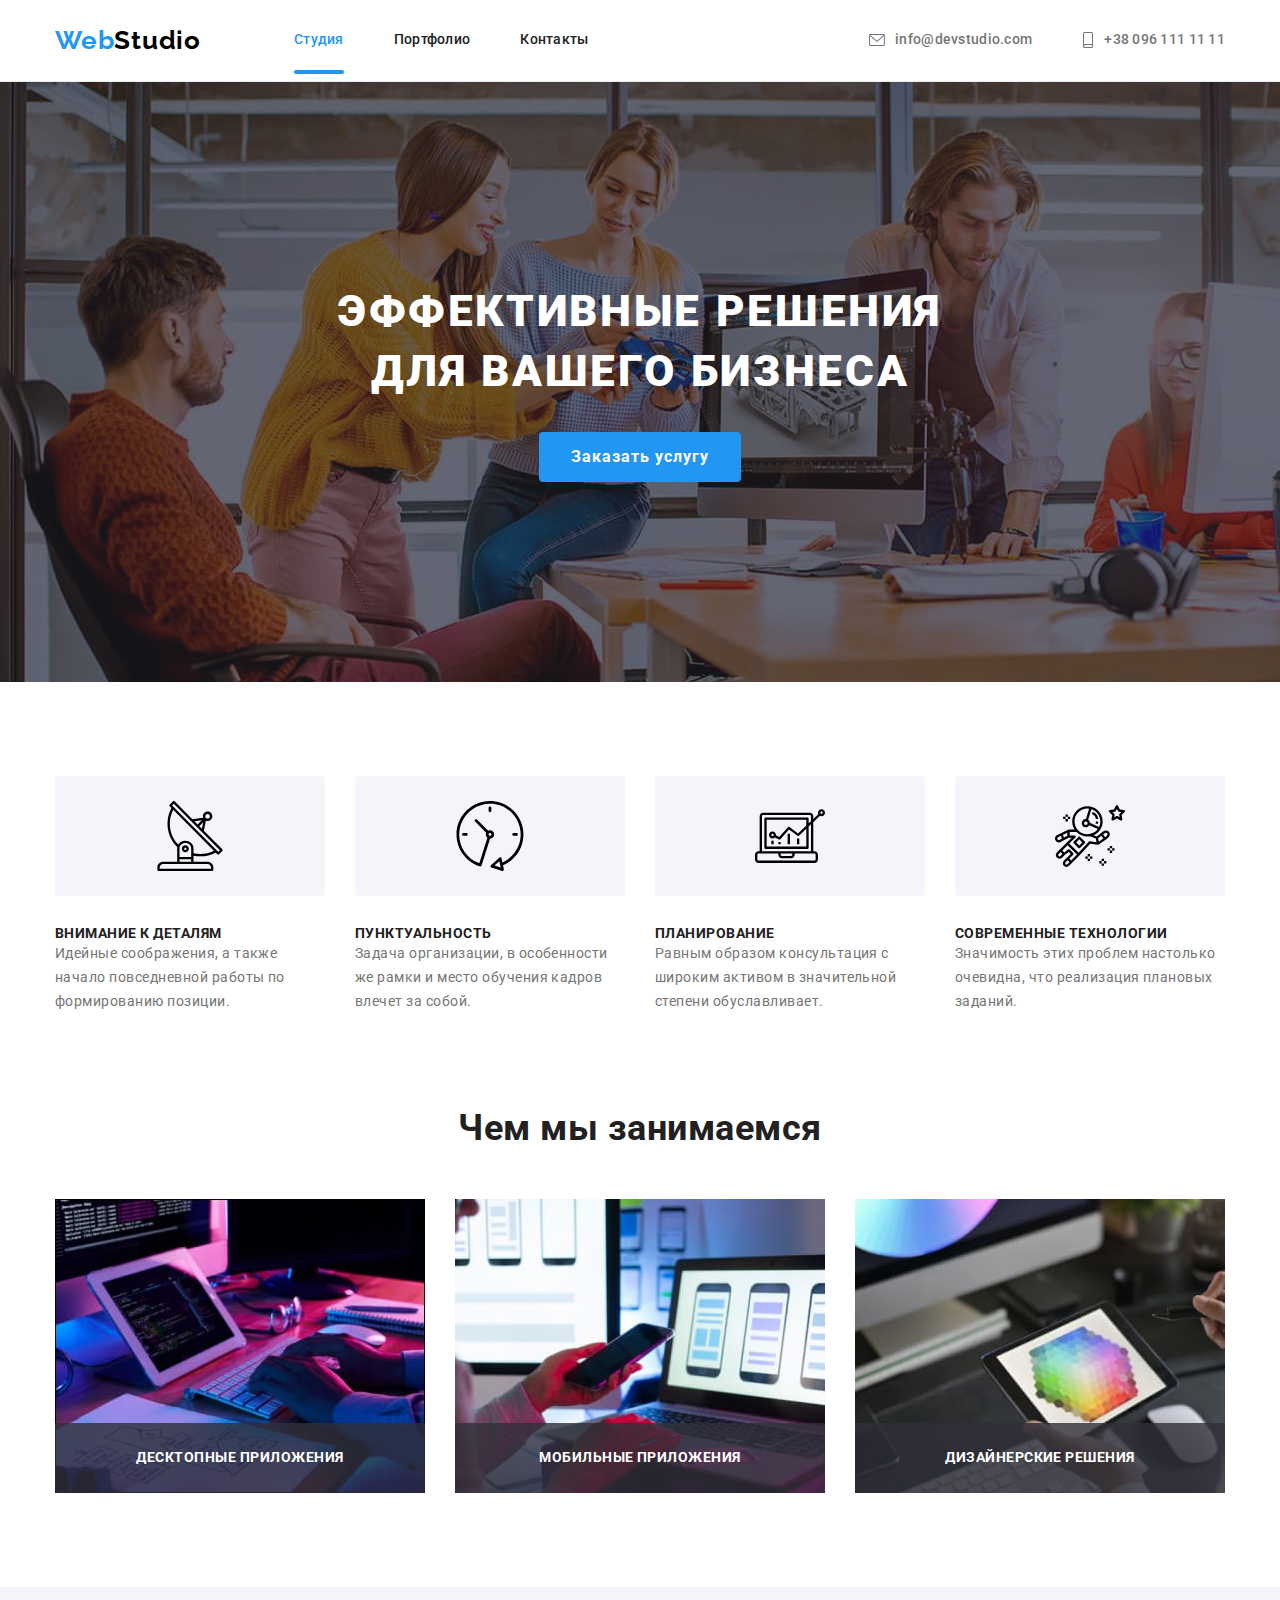
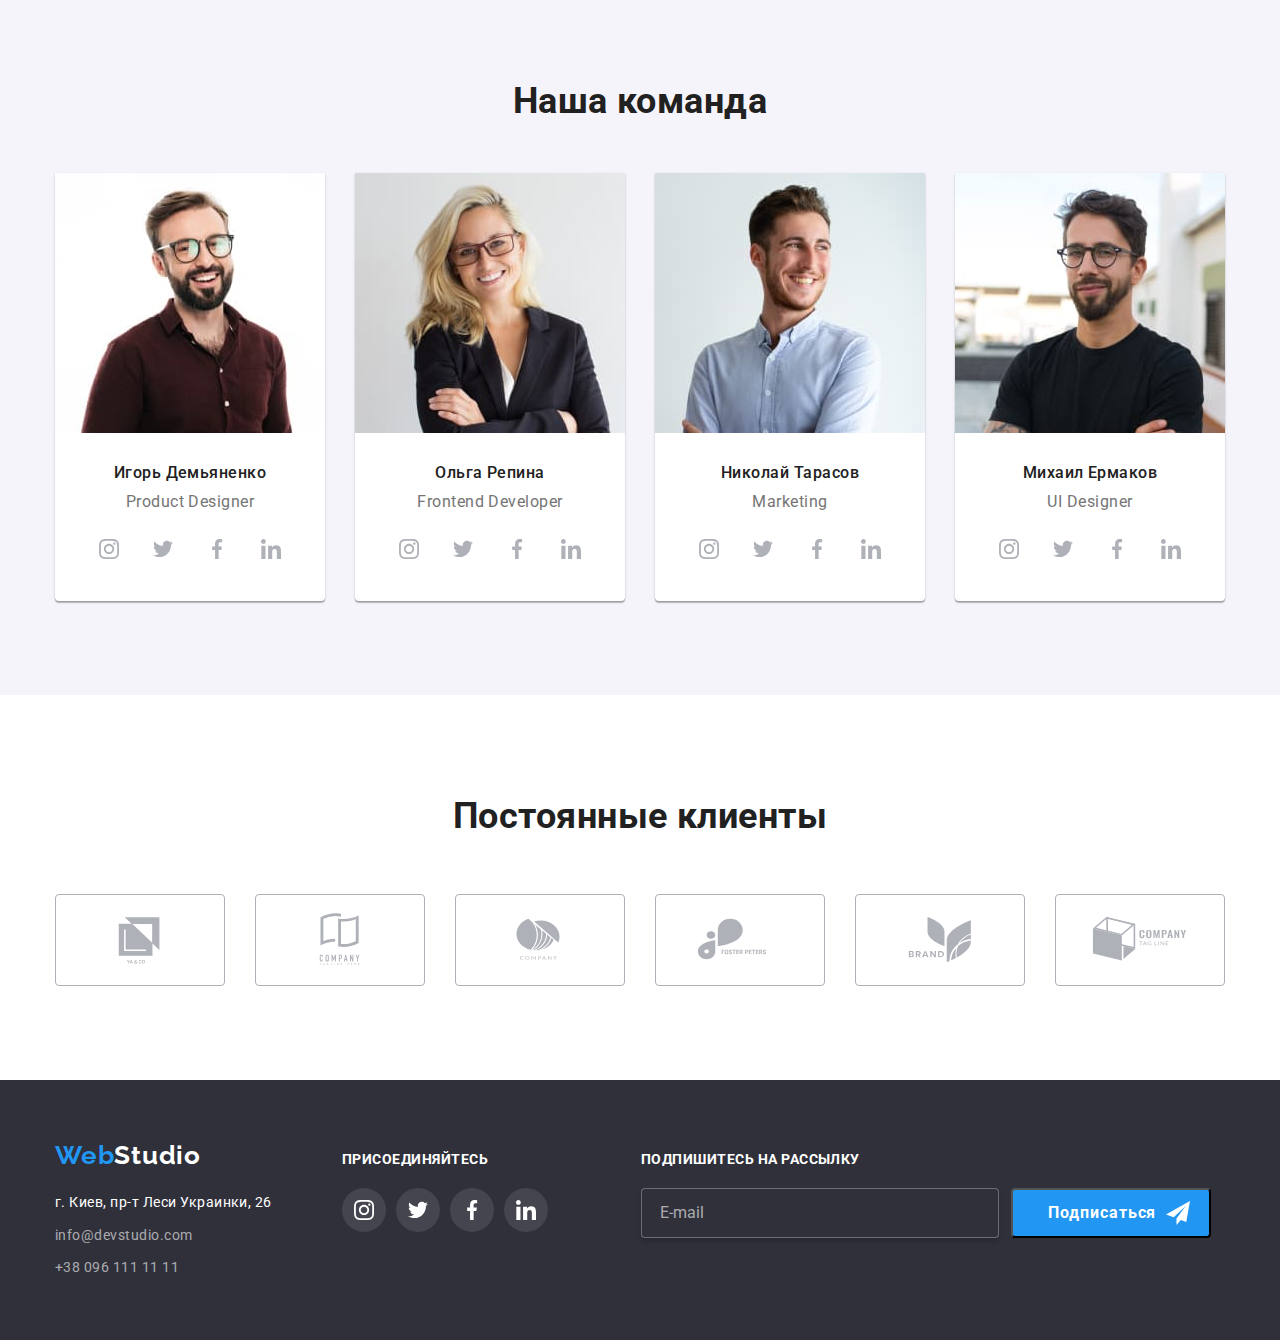
==== index.html @ 0ed841db "bg" ====
<!DOCTYPE html>
<html lang="en">
  <head>
    <meta charset="UTF-8" />
    <meta http-equiv="X-UA-Compatible" content="IE=edge" />
    <meta name="viewport" content="width=device-width, initial-scale=1.0" />
    <title>Студия</title>
    <link rel="preconnect" href="https://fonts.googleapis.com" />
    <link rel="preconnect" href="https://fonts.gstatic.com" crossorigin />
    <link
      href="https://fonts.googleapis.com/css2?family=Raleway:wght@700&family=Roboto:wght@400;500;700;900&display=swap"
      rel="stylesheet"
    />
    <link
      rel="stylesheet"
      href="https://cdnjs.cloudflare.com/ajax/libs/modern-normalize/1.0.0/modern-normalize.min.css"
    />
    <link rel="stylesheet" href="./css/styles.css" />
  </head>
  <body>
    <header>
      <div class="header-container">
        <nav class="nav-container">
          <a href="" class="logo link logo-header"
            ><span class="logo-accent-color">Web</span>Studio</a
          >
          <ul class="list nav-menu">
            <li class="nav-menu-li">
              <a href="./index.html" class="link current primary-text-color">Студия</a>
            </li>
            <li class="nav-menu-li">
              <a href="./portfolio.html" class="link primary-text-color">Портфолио</a>
            </li>
            <li class="nav-menu-li">
              <a href="" class="link primary-text-color">Контакты</a>
            </li>
          </ul>
        </nav>
        <ul class="list mail-tel">
          <li class="mail-tel-li">
            <a href="mailto:info@devstudio.com" class="mailto-a"
              ><svg class="mailto-icon-svg">
                <use href="./images/icons.svg#icon-envelope1"></use></svg
              >info@devstudio.com</a
            >
          </li>
          <li class="mail-tel-li">
            <a href="tel:+380961111111" class="tel-a"
              ><svg class="tel-icon-svg">
                <use href="./images/icons.svg#icon-smartphone1"></use></svg
              >+38 096 111 11 11</a
            >
          </li>
        </ul>
      </div>
    </header>
    <main>
      <section class="bg-order-service">
        <div class="container">
          <h1 class="index-h1">
            Эффективные решения
            <div class="index-h1-div">для вашего бизнеса</div>
          </h1>
          <button type="button" class="button-order-service" data-modal-open>
            Заказать услугу
          </button>
          <div class="backdrop is-hidden" data-modal>
            <div class="modal">
              <button type="button" data-modal-close class="data-modal-close">
                <svg class="icon-close-svg"><use href="./images/icons.svg#icon-close11"></use></svg>
              </button>
              <p class="modal-p">Оставьте свои данные, мы вам перезвоним</p>
              <form name="form-signup" autocomplete="on" novalidate class="signup">
                <label for="name" class="label">Имя</label>
                <div class="input-pos-div">
                  <input
                    type="text"
                    name="name"
                    id="name"
                    class="input"
                    placeholder=" "
                    autofocus
                  />
                  <svg class="pos-svg name">
                    <use href="./images/icons.svg#icon-name12-12"></use>
                  </svg>
                </div>
                <label for="tel" class="label">Телефон</label>
                <div class="input-pos-div">
                  <input type="tel" name="tel" id="tel" class="input" placeholder=" " />
                  <svg class="pos-svg tel">
                    <use href="./images/icons.svg#icon-tel13-13"></use>
                  </svg>
                </div>
                <label for="email" class="label">Почта</label>
                <div class="input-pos-div">
                  <input type="email" name="email" id="email" class="input" placeholder=" " />
                  <svg class="pos-svg email">
                    <use href="./images/icons.svg#icon-mail15-12"></use>
                  </svg>
                </div>
                <label for="comment" class="label">Комментарий</label>
                <textarea
                  name="comment"
                  rows="5"
                  placeholder="Введите текст"
                  id="comment"
                  class="comment"
                ></textarea>
                <div class="checkbox-div">
                  <input
                    type="checkbox"
                    name="checkbox"
                    id="id-checkbox"
                    class="checkbox visually-hidden"
                    value="checked"
                  />
                  <label class="checkbox-custom" for="id-checkbox">
                    <!-- <svg class="checkbox-custom-svg">
                      <use href="./images/icons.svg#icon-check16-15t"></use></svg
                  > -->
                  </label>
                  <span class="checkbox-span"
                    >Соглашаюсь с рассылкой и принимаю
                    <span class="checkbox-span-within">Условия договора</span></span
                  >
                </div>
                <button type="submit" class="modal-submit">Отправить</button>
              </form>
            </div>
          </div>
        </div>
      </section>
      <section class="no-padding-bottom">
        <div class="container">
          <h2 class="visually-hidden">Наши особенности</h2>
          <ul class="list ul-our-features">
            <li class="li-our-features">
              <div class="li-our-features-svg-div">
                <svg class="li-our-features-svg">
                  <use href="./images/icons.svg#icon-antenna"></use>
                </svg>
              </div>
              <h3 class="index-h3-our-features">Внимание к деталям</h3>
              <p class="index-p-our-features">
                Идейные соображения, а также начало повседневной работы по формированию позиции.
              </p>
            </li>
            <li class="li-our-features">
              <div class="li-our-features-svg-div">
                <svg class="li-our-features-svg">
                  <use href="./images/icons.svg#icon-clock"></use>
                </svg>
              </div>
              <h3 class="index-h3-our-features">Пунктуальность</h3>
              <p class="index-p-our-features">
                Задача организации, в особенности же рамки и место обучения кадров влечет за собой.
              </p>
            </li>
            <li class="li-our-features">
              <div class="li-our-features-svg-div">
                <svg class="li-our-features-svg">
                  <use href="./images/icons.svg#icon-diagram"></use>
                </svg>
              </div>
              <h3 class="index-h3-our-features">Планирование</h3>
              <p class="index-p-our-features">
                Равным образом консультация с широким активом в значительной степени обуславливает.
              </p>
            </li>
            <li class="li-our-features">
              <div class="li-our-features-svg-div">
                <svg class="li-our-features-svg">
                  <use href="./images/icons.svg#icon-astronaut"></use>
                </svg>
              </div>
              <h3 class="index-h3-our-features">Современные технологии</h3>
              <p class="index-p-our-features">
                Значимость этих проблем настолько очевидна, что реализация плановых заданий.
              </p>
            </li>
          </ul>
        </div>
      </section>
      <section class="section">
        <div class="container">
          <h2 class="index-h2-what-we-do">Чем мы занимаемся</h2>
          <ul class="list ul-what-we-do">
            <li class="li-what-we-do">
              <div class="we-do-div">
                <img src="./images/index/1.jpg" alt="фото чем мы занимаемся 1" width="370" />

                <p class="we-do-p">Десктопные приложения</p>
              </div>
            </li>
            <li class="li-what-we-do">
              <div class="we-do-div">
                <img src="./images/index/2.jpg" alt="фото чем мы занимаемся 2" width="370" />
                <p class="we-do-p">Мобильные приложения</p>
              </div>
            </li>
            <li class="li-what-we-do">
              <div class="we-do-div">
                <img src="./images/index/3.jpg" alt="фото чем мы занимаемся 3" width="370" />
                <p class="we-do-p">Дизайнерские решения</p>
              </div>
            </li>
          </ul>
        </div>
      </section>
      <section class="bg-color-team section">
        <div class="container">
          <h2 class="index-h2-our-team">Наша команда</h2>
          <ul class="list ul-team">
            <li class="li-team">
              <img src="./images/index/4.jpg" alt="фото Игорь Демьяненко" width="270" />
              <div class="index-h3-p-member-of-team-div">
                <h3 class="index-h3-member-of-team">Игорь Демьяненко</h3>
                <p class="index-p-member-of-team">Product Designer</p>
                <ul class="index-member-of-team-ul-links list">
                  <li class="index-member-of-team-li-links">
                    <a href="" class="team-links">
                      <svg class="index-member-of-team-svg-links">
                        <use href="./images/icons.svg#icon-instagram"></use>
                      </svg>
                    </a>
                  </li>
                  <li class="index-member-of-team-li-links">
                    <a href="" class="team-links">
                      <svg class="index-member-of-team-svg-links">
                        <use href="./images/icons.svg#icon-twitter"></use>
                      </svg>
                    </a>
                  </li>
                  <li class="index-member-of-team-li-links">
                    <a href="" class="team-links">
                      <svg class="index-member-of-team-svg-links">
                        <use href="./images/icons.svg#icon-facebook"></use>
                      </svg>
                    </a>
                  </li>
                  <li class="index-member-of-team-li-links">
                    <a href="" class="team-links">
                      <svg class="index-member-of-team-svg-links">
                        <use href="./images/icons.svg#icon-linkedin"></use>
                      </svg>
                    </a>
                  </li>
                </ul>
              </div>
            </li>
            <li class="li-team">
              <img src="./images/index/5.jpg" alt="фото Ольга Репина" width="270" />
              <div class="index-h3-p-member-of-team-div">
                <h3 class="index-h3-member-of-team">Ольга Репина</h3>
                <p class="index-p-member-of-team">Frontend Developer</p>
                <ul class="index-member-of-team-ul-links list">
                  <li class="index-member-of-team-li-links">
                    <a href="" class="team-links">
                      <svg class="index-member-of-team-svg-links">
                        <use href="./images/icons.svg#icon-instagram"></use>
                      </svg>
                    </a>
                  </li>
                  <li class="index-member-of-team-li-links">
                    <a href="" class="team-links">
                      <svg class="index-member-of-team-svg-links">
                        <use href="./images/icons.svg#icon-twitter"></use>
                      </svg>
                    </a>
                  </li>
                  <li class="index-member-of-team-li-links">
                    <a href="" class="team-links">
                      <svg class="index-member-of-team-svg-links">
                        <use href="./images/icons.svg#icon-facebook"></use>
                      </svg>
                    </a>
                  </li>
                  <li class="index-member-of-team-li-links">
                    <a href="" class="team-links">
                      <svg class="index-member-of-team-svg-links">
                        <use href="./images/icons.svg#icon-linkedin"></use>
                      </svg>
                    </a>
                  </li>
                </ul>
              </div>
            </li>
            <li class="li-team">
              <img src="./images/index/6.jpg" alt="фото Николай Тарасов" width="270" />
              <div class="index-h3-p-member-of-team-div">
                <h3 class="index-h3-member-of-team">Николай Тарасов</h3>
                <p class="index-p-member-of-team">Marketing</p>
                <ul class="index-member-of-team-ul-links list">
                  <li class="index-member-of-team-li-links">
                    <a href="" class="team-links">
                      <svg class="index-member-of-team-svg-links">
                        <use href="./images/icons.svg#icon-instagram"></use>
                      </svg>
                    </a>
                  </li>
                  <li class="index-member-of-team-li-links">
                    <a href="" class="team-links">
                      <svg class="index-member-of-team-svg-links">
                        <use href="./images/icons.svg#icon-twitter"></use>
                      </svg>
                    </a>
                  </li>
                  <li class="index-member-of-team-li-links">
                    <a href="" class="team-links">
                      <svg class="index-member-of-team-svg-links">
                        <use href="./images/icons.svg#icon-facebook"></use>
                      </svg>
                    </a>
                  </li>
                  <li class="index-member-of-team-li-links">
                    <a href="" class="team-links">
                      <svg class="index-member-of-team-svg-links">
                        <use href="./images/icons.svg#icon-linkedin"></use>
                      </svg>
                    </a>
                  </li>
                </ul>
              </div>
            </li>
            <li class="li-team">
              <img src="./images/index/7.jpg" alt="фото Михаил Ермаков" width="270" />
              <div class="index-h3-p-member-of-team-div">
                <h3 class="index-h3-member-of-team">Михаил Ермаков</h3>
                <p class="index-p-member-of-team">UI Designer</p>
                <ul class="index-member-of-team-ul-links list">
                  <li class="index-member-of-team-li-links">
                    <a href="" class="team-links">
                      <svg class="index-member-of-team-svg-links">
                        <use href="./images/icons.svg#icon-instagram"></use>
                      </svg>
                    </a>
                  </li>
                  <li class="index-member-of-team-li-links">
                    <a href="" class="team-links">
                      <svg class="index-member-of-team-svg-links">
                        <use href="./images/icons.svg#icon-twitter"></use>
                      </svg>
                    </a>
                  </li>
                  <li class="index-member-of-team-li-links">
                    <a href="" class="team-links">
                      <svg class="index-member-of-team-svg-links">
                        <use href="./images/icons.svg#icon-facebook"></use>
                      </svg>
                    </a>
                  </li>
                  <li class="index-member-of-team-li-links">
                    <a href="" class="team-links">
                      <svg class="index-member-of-team-svg-links">
                        <use href="./images/icons.svg#icon-linkedin"></use>
                      </svg>
                    </a>
                  </li>
                </ul>
              </div>
            </li>
          </ul>
        </div>
      </section>
      <section class="section">
        <div class="container">
          <h2 class="clients-h2">Постоянные клиенты</h2>
          <ul class="clients-ul list">
            <li class="clients-li">
              <a href="" class="clients-li-a"
                ><svg class="clients-li-a-svg"><use href="./images/icons.svg#icon-logo1"></use></svg
              ></a>
            </li>
            <li class="clients-li">
              <a href="" class="clients-li-a"
                ><svg class="clients-li-a-svg"><use href="./images/icons.svg#icon-logo2"></use></svg
              ></a>
            </li>
            <li class="clients-li">
              <a href="" class="clients-li-a"
                ><svg class="clients-li-a-svg"><use href="./images/icons.svg#icon-logo3"></use></svg
              ></a>
            </li>
            <li class="clients-li">
              <a href="" class="clients-li-a"
                ><svg class="clients-li-a-svg"><use href="./images/icons.svg#icon-logo4"></use></svg
              ></a>
            </li>
            <li class="clients-li">
              <a href="" class="clients-li-a"
                ><svg class="clients-li-a-svg"><use href="./images/icons.svg#icon-logo5"></use></svg
              ></a>
            </li>
            <li class="clients-li">
              <a href="" class="clients-li-a"
                ><svg class="clients-li-a-svg"><use href="./images/icons.svg#icon-logo6"></use></svg
              ></a>
            </li>
          </ul>
        </div>
      </section>
    </main>
    <footer class="footer-wrapper">
      <div class="container-footer">
        <div class="footer-logo-address-container">
          <a href="" class="logo link logo-footer"
            ><span class="logo-accent-color">Web</span>Studio</a
          >
          <address class="footer-address">
            <p class="link footer-address-p">г. Киев, пр-т Леси Украинки, 26</p>
            <ul class="list">
              <li class="footer-address-li">
                <a href="mailto:info@devstudio.com" class="link footer-link">info@devstudio.com</a>
              </li>
              <li class="footer-address-li">
                <a href="tel:+380961111111" class="link footer-link">+38 096 111 11 11</a>
              </li>
            </ul>
          </address>
        </div>
        <div class="footer-wrapper-join">
          <p class="footer-p-join">присоединяйтесь</p>
          <ul class="list footer-ul-join">
            <li class="footer-li-join">
              <a href="" class="footer-a-join"
                ><svg class="footer-a-join-svg">
                  <use href="./images/icons.svg#icon-instagram"></use></svg
              ></a>
            </li>
            <li class="footer-li-join">
              <a href="" class="footer-a-join"
                ><svg class="footer-a-join-svg">
                  <use href="./images/icons.svg#icon-twitter"></use></svg
              ></a>
            </li>
            <li class="footer-li-join">
              <a href="" class="footer-a-join"
                ><svg class="footer-a-join-svg">
                  <use href="./images/icons.svg#icon-facebook"></use></svg
              ></a>
            </li>
            <li class="footer-li-join">
              <a href="" class="footer-a-join"
                ><svg class="footer-a-join-svg">
                  <use href="./images/icons.svg#icon-linkedin"></use></svg
              ></a>
            </li>
          </ul>
        </div>
        <div class="footer-submit-div">
          <p class="footer-submit-p">Подпишитесь на рассылку</p>
          <div class="footer-input-button-div">
            <input type="text" placeholder="E-mail" class="footer-input" />
            <button type="submit" class="footer-submit-button">
              <p class="footer-submit-button-p">Подписаться</p>
              <svg class="footer-submit-svg"><use href="./images/icons.svg#icon-send"></use></svg>
            </button>
          </div>
        </div>
      </div>
    </footer>
    <script src="./js/modal.js"></script>
  </body>
</html>
---- css/styles.css ----
.visually-hidden {
  position: absolute;
  width: 1px;
  height: 1px;
  margin: -1px;
  border: 0;
  padding: 0;

  white-space: nowrap;
  clip-path: inset(100%);
  clip: rect(0 0 0 0);
  overflow: hidden;
}
:root {
  --primary-text-color: #212121;
  --secondary-text-color: #757575;
  --accent-color: #2196f3;
  --gap: 30px;
}

h1,
h2,
h3,
p,
ul {
  margin: 0;
  padding: 0;
}

body {
  color: var(--primary-text-color);
  letter-spacing: 0.03em;
  font-family: 'Roboto', sans-serif;
}

.container {
  width: 1200px;
  margin: 0 auto;
  padding-left: 15px;
  padding-right: 15px;
}

.list {
  list-style: none;
}

.link {
  text-decoration: none;
  transition: color 250ms cubic-bezier(0.4, 0, 0.2, 1);
}

.link:hover,
.link:focus {
  color: var(--accent-color);
}

.primary-text-color {
  color: var(--primary-text-color);
}

.logo-accent-color {
  color: var(--accent-color);
}

.section {
  padding-top: 94px;
  padding-bottom: 94px;
}

/* ----------------header---------------- */

header {
  border-bottom: 1px solid #ececec;
  padding: 25px 0;
}

.header-container {
  display: flex;
  align-items: center;
  font-weight: 500;
  font-size: 14px;
  line-height: 1.14;
  letter-spacing: 0.02em;
  width: 1200px;
  margin: 0 auto;
  padding: 0 15px;
}

.logo {
  font-family: 'Raleway', sans-serif;
  font-size: 26px;
  line-height: 1.19;
  font-weight: 700;
  letter-spacing: 0.03em;
}

.logo-header {
  color: #000;
  margin-right: 93px;
}

.nav-container {
  display: flex;
  align-items: center;
}

.nav-menu {
  display: flex;
}

.nav-menu .link.current {
  color: var(--accent-color);
  position: relative;
}

.current::after {
  content: '';
  position: absolute;
  width: 100%;
  height: 4px;
  background-color: var(--accent-color);
  bottom: -27px;
  left: 0;
  border-radius: 2px;
}

.nav-menu-li:not(:last-child) {
  margin-right: 50px;
}

.mail-tel {
  display: flex;
  margin-left: auto;
  align-items: center;
}

.mail-tel-li:not(:last-child) {
  margin-right: 50px;
}

.mailto-a,
.tel-a {
  color: var(--secondary-text-color);
  text-decoration: none;
  display: flex;
  align-items: center;
  transition: color 250ms cubic-bezier(0.4, 0, 0.2, 1);
}

.mailto-a:hover,
.mailto-a:focus,
.tel-a:hover,
.tel-a:focus {
  color: var(--accent-color);
}

.mailto-icon-svg {
  margin-right: 10px;
  width: 16px;
  height: 12px;
  fill: currentColor;
}

.tel-icon-svg {
  margin-right: 10px;
  width: 12px;
  height: 16px;
  fill: currentColor;
}

/* ----------------main index.html---------------- */

.bg-order-service {
  max-width: 1600px;
  text-align: center;
  margin: 0 auto;
  padding: 200px 0;
  height: 600px;
  background-image: linear-gradient(to right, #2f303a66, #2f303a66), url(../images/index/bg.jpg);
}

.index-h1 {
  font-weight: 900;
  font-size: 44px;
  line-height: 1.36;
  text-align: center;
  letter-spacing: 0.06em;
  text-transform: uppercase;
  color: #fff;
  margin-bottom: 30px;
}

.button-order-service {
  background-color: var(--accent-color);
  border-radius: 4px;
  color: #fff;
  font-weight: 700;
  font-size: 16px;
  line-height: 1.88;
  letter-spacing: 0.06em;
  font-family: inherit;
  padding: 10px 32px;
  border: none;
}

.backdrop {
  position: fixed;
  top: 0;
  left: 0;
  width: 100%;
  height: 100%;
  background-color: rgba(0, 0, 0, 0.5);
  opacity: 1;
  visibility: visible;
  transition: opacity 250ms cubic-bezier(0.4, 0, 0.2, 1),
    visibility 250ms cubic-bezier(0.4, 0, 0.2, 1);
}

.backdrop.is-hidden {
  opacity: 0;
  visibility: hidden;
  pointer-events: none;
}

.modal {
  width: 528px;
  /* height: 581px; */
  background-color: #fff;
  position: absolute;
  top: 50%;
  left: 50%;
  transform: translate(-50%, -50%);
  border-radius: 4px;
  padding: 40px;
  box-shadow: 0px 1px 3px rgba(0, 0, 0, 0.12), 0px 1px 1px rgba(0, 0, 0, 0.14),
    0px 2px 1px rgba(0, 0, 0, 0.2);
}

.data-modal-close {
  position: absolute;
  top: 0;
  right: 0;
  display: flex;
  border-radius: 50%;
  justify-content: center;
  align-items: center;
  width: 30px;
  height: 30px;
  top: 8px;
  right: 8px;
  background-color: #fff;
  border: 1px solid rgba(0, 0, 0, 0.1);
  color: #000;
  fill: currentColor;
  transition: color 250ms cubic-bezier(0.4, 0, 0.2, 1);
}

.data-modal-close:hover {
  color: var(--accent-color);
}

.icon-close-svg {
  width: 11px;
  height: 11px;
}

.modal-p {
  font-weight: 700;
  font-size: 20px;
  line-height: 1.15;
  text-align: center;
  margin-bottom: 12px;
}

.form-signup {
  display: flex;
  flex-direction: column;
  align-items: flex-start;
}

.label {
  display: block;
  text-align: left;
  font-size: 12px;
  line-height: 1.17;
  letter-spacing: 0.01em;
  color: var(--secondary-text-color);
  margin-bottom: 4px;
}

.input-pos-div {
  position: relative;
  margin-bottom: 10px;
}

.input {
  display: block;
  width: 100%;
  height: 40px;
  border: 1px solid rgba(33, 33, 33, 0.2);
  border-radius: 4px;
  padding-left: 42px;
  transition: border 250ms cubic-bezier(0.4, 0, 0.2, 1);
  outline-width: 0;
}

.pos-svg {
  position: absolute;
  left: 14px;
  top: 50%;
  transform: translateY(-50%);
  color: var(--primary-text-color);
  fill: currentColor;
  transition: color 250ms cubic-bezier(0.4, 0, 0.2, 1);
}

.pos-svg.name {
  width: 12px;
  height: 12px;
}

.pos-svg.tel {
  width: 13px;
  height: 13px;
}

.pos-svg.email {
  width: 15px;
  height: 12px;
}

.input:focus + .pos-svg {
  color: var(--accent-color);
}

.comment {
  display: block;
  width: 100%;
  height: 120px;
  resize: none;
  border: 1px solid rgba(33, 33, 33, 0.2);
  border-radius: 4px;
  margin-bottom: 20px;
  transition: border 250ms cubic-bezier(0.4, 0, 0.2, 1);
  outline-width: 0;
}

.comment::placeholder {
  padding: 12px 16px;
  font-size: 12px;
  line-height: 1.17;
  letter-spacing: 0.01em;
  color: rgba(117, 117, 117, 0.5);
}

.input:focus,
.comment:focus {
  border: 1px solid var(--accent-color);
}

.checkbox-div {
  position: relative;
  margin-left: 14px;
}

.checkbox-custom {
  position: absolute;
  /* display: flex; */
  /* display: grid; */
  /* justify-content: center; */
  width: 16px;
  height: 15px;
  border: 2px solid var(--primary-text-color);
  border-radius: 2px;
  left: 0;
  /* fill: #fff; */
  /* stroke: #fff; */
  /* stroke-width: 3px; */
  /* background-image: url("data:image/svg+xml,%3Csvg version='1.1' xmlns='http://www.w3.org/2000/svg' width='32' height='32' viewBox='0 0 32 32'%3E%3Ctitle%3Echeck16-15t%3C/title%3E%3Cpath fill='%23fff' d='M9.080 11.816l-0.105-0.101-0.105 0.099-1.469 1.393 0.116 0.111 5.434 5.183 0.105-0.101 11.554-11.022-0.116-0.11-1.45-1.383-0.105 0.101-9.989 9.521-3.87-3.692z'%3E%3C/path%3E%3C/svg%3E"); */
  /* background-image: url(../check16-15t.svg); */
  background-size: contain;
  background-origin: border-box;
  background-image: url("data:image/svg+xml;charset=utf8,%3Csvg width='16' height='15' fill='none' xmlns='http://www.w3.org/2000/svg'%3E%3Crect width='16' height='15' rx='2' fill='%232196F3'/%3E%3Cmask id='a' maskUnits='userSpaceOnUse' x='2' y='3' width='13' height='10' fill='%23000'%3E%3Cpath fill='%23fff' d='M2 3h13v10H2z'/%3E%3Cpath d='M6.496 10.312 3.888 7.824 3 8.665 6.496 12 14 4.841 13.118 4l-6.622 6.312Z'/%3E%3C/mask%3E%3Cpath d='M6.496 10.312 3.888 7.824 3 8.665 6.496 12 14 4.841 13.118 4l-6.622 6.312Z' fill='%23fff'/%3E%3Cpath d='M6.496 10.312 3.888 7.824 3 8.665 6.496 12 14 4.841 13.118 4l-6.622 6.312Z' stroke='%23fff' stroke-width='.4' mask='url(%23a)'/%3E%3C/svg%3E");
}

.checkbox:checked + .checkbox-custom {
  background-color: var(--accent-color);
  border-color: transparent;
}

.checkbox-custom-svg {
  width: 16px;
  height: 15px;
}

.checkbox-span {
  margin-left: 7px;
  font-size: 14px;
  line-height: 1.71;
  color: var(--secondary-text-color);
}

.checkbox-span-within {
  text-decoration-line: underline;
  color: var(--accent-color);
}

.modal-submit {
  margin-top: 30px;
  width: 200px;
  height: 50px;
  box-shadow: 0px 4px 4px rgba(0, 0, 0, 0.15);
  border-radius: 4px;
  color: #fff;
  font-weight: 700;
  font-size: 16px;
  line-height: 1.88;
  letter-spacing: 0.06em;
  background-color: var(--accent-color);
  transition: background-color 250ms cubic-bezier(0.4, 0, 0.2, 1);
}

.modal-submit:hover {
  background-color: #188ce8;
}

.no-padding-bottom {
  padding-top: 94px;
}

.ul-our-features {
  display: flex;
}

.li-our-features {
  width: 270px;
}

.li-our-features:not(:last-child) {
  margin-right: 30px;
}

.li-our-features-svg-div {
  height: 120px;
  background-color: #f5f4fa;
  border-radius: 4px;
  display: flex;
  align-items: center;
  justify-content: center;
  margin-bottom: 30px;
}

.li-our-features-svg {
  width: 70px;
  height: 70px;
}

.index-h3-our-features {
  font-size: 14px;
  line-height: 1.14;
  text-transform: uppercase;
  font-weight: 700;
}

.index-p-our-features {
  font-size: 14px;
  line-height: 1.71;
  color: #757575;
}

.index-h2-what-we-do {
  font-size: 36px;
  line-height: 1.16;
  text-align: center;
  font-weight: 700;
  margin-bottom: 50px;
}

.ul-what-we-do {
  display: flex;
}

.li-what-we-do:not(:last-child) {
  margin-right: 30px;
}

.we-do-div {
  top: 0;
  left: 0;
  width: 100%;
  height: 100%;
  position: relative;
}

.we-do-p {
  position: absolute;
  bottom: 0;
  left: 0;
  width: 100%;
  height: 70px;
  background-color: rgba(47, 48, 58, 0.8);
  font-weight: 700;
  font-size: 14px;
  line-height: 1.14;
  text-transform: uppercase;
  color: #fff;
  display: flex;
  justify-content: center;
  align-items: center;
}

.bg-color-team {
  background-color: #f5f4fa;
}

.index-h2-our-team {
  font-size: 36px;
  line-height: 1.16;
  text-align: center;
  font-weight: 700;
  margin-bottom: 50px;
}

.ul-team {
  display: flex;
}

.li-team {
  background-color: #fff;
  box-shadow: 0px 1px 3px rgba(0, 0, 0, 0.12), 0px 1px 1px rgba(0, 0, 0, 0.14),
    0px 2px 1px rgba(0, 0, 0, 0.2);
  border-radius: 0px 0px 4px 4px;
}

.li-team:not(:last-child) {
  margin-right: 30px;
}

.index-h3-p-member-of-team-div {
  padding: 30px 0;
}

.index-h3-member-of-team {
  font-weight: 500;
  font-size: 16px;
  line-height: 1.19;
  text-align: center;
  margin-bottom: 10px;
}

.index-p-member-of-team {
  font-weight: 400;
  font-size: 16px;
  line-height: 1.19;
  text-align: center;
  color: #757575;
  margin-bottom: 16px;
}

.index-member-of-team-ul-links {
  display: flex;
  justify-content: center;
}

.index-member-of-team-li-links {
  width: 44px;
  height: 44px;
}

.index-member-of-team-li-links:not(:last-child) {
  margin-right: 10px;
}

.team-links {
  display: flex;
  border-radius: 50%;
  justify-content: center;
  align-items: center;
  width: 100%;
  height: 100%;
  color: #afb1b8;
  transition: color 250ms cubic-bezier(0.4, 0, 0.2, 1),
    background-color 250ms cubic-bezier(0.4, 0, 0.2, 1);
}

.team-links:hover,
.team-links:focus {
  background-color: var(--accent-color);
  color: #fff;
  fill: currentColor;
}

.index-member-of-team-svg-links {
  width: 20px;
  height: 20px;
  fill: currentColor;
}

.clients-h2 {
  font-size: 36px;
  line-height: 1.51;
  text-align: center;
  padding-bottom: 50px;
}

.clients-ul {
  display: flex;
}

.clients-li {
  width: 170px;
  height: 92px;
}

.clients-li:not(:last-child) {
  margin-right: 30px;
}

.clients-li-a {
  height: 100%;
  width: 100%;
  display: flex;
  align-items: center;
  justify-content: center;
  border: 1px solid #afb1b8;
  border-radius: 4px;
  fill: #afb1b8;
  transition: fill 250ms cubic-bezier(0.4, 0, 0.2, 1), border 250ms cubic-bezier(0.4, 0, 0.2, 1);
}

.clients-li-a:hover,
.clients-li-a:focus {
  border: 1px solid var(--accent-color);
  fill: var(--accent-color);
}

.clients-li-a-svg {
  width: 106px;
  height: 60px;
}

/* ----------------portfolio.html---------------- */

.ul-button {
  display: flex;
  justify-content: center;
  margin-bottom: 50px;
}

.li-button:not(:last-child) {
  margin-right: 8px;
}

.button:hover,
.button:focus {
  box-shadow: 0px 4px 4px rgba(0, 0, 0, 0.25);
  background-color: var(--accent-color);
  color: #fff;
}

.button {
  background-color: #f5f4fa;
  cursor: pointer;
  font-weight: 500;
  font-size: 16px;
  line-height: 1.62;
  text-align: center;
  font-family: inherit;
  border-radius: 4px;
  color: var(--primary-text-color);
  border: none;
  padding: 6px 22px;
  transition: color 250ms cubic-bezier(0.4, 0, 0.2, 1),
    background-color 250ms cubic-bezier(0.4, 0, 0.2, 1),
    box-shadow 250ms cubic-bezier(0.4, 0, 0.2, 1);
}

.portfolio-ul {
  display: flex;
  flex-wrap: wrap;
  margin-left: calc(-1 * var(--gap));
  margin-top: calc(-1 * var(--gap));
}

.portfolio-ul > .portfolio-ul-li {
  flex-basis: calc(100% / 3 - var(--gap));
  margin-left: var(--gap);
  margin-top: var(--gap);
  overflow: hidden;
}

.portfolio-a:hover,
.portfolio-a:focus {
  box-shadow: 0px 4px 4px rgba(0, 0, 0, 0.25);
}

.portfolio-a {
  display: block;
  position: relative;
  transition: box-shadow 250ms cubic-bezier(0.4, 0, 0.2, 1);
}

.portfolio-img {
}

img {
  display: block;
  max-width: 100%;
  height: auto;
  opacity: 1;
}

.portfolio-img-div {
  position: absolute;
  top: 0;
  left: 0;
  width: 100%;
  height: 100%;
  opacity: 0.9;
  background-color: var(--accent-color);
  color: #fff;
  transform: translateY(100%);
  transition: transform 250ms cubic-bezier(0.4, 0, 0.2, 1);
}

.portfolio-a:hover .portfolio-img-div,
.portfolio-a:focus .portfolio-img-div {
  transform: translateY(0);
}

.portfolio-img-div-p {
  padding: 63px 24px;
  font-weight: 400;
  font-size: 18px;
  line-height: 1.56;
}

.portfolio-h3-p {
  padding: 20px 24px;
  border-right: 1px solid #eeeeee;
  border-bottom: 1px solid #eeeeee;
  border-left: 1px solid #eeeeee;
  position: relative;
  background-color: #fff;
}

.portfolio-h3 {
  font-size: 18px;
  line-height: 2;
  letter-spacing: 0.06em;
  margin-bottom: 4px;
  color: var(--primary-text-color);
}

.portfolio-p {
  font-size: 16px;
  line-height: 1.88;
  color: #757575;
}

/* ----------------footer---------------- */

.footer-wrapper {
  background-color: #2f303a;
  padding: 60px 0;
}

.container-footer {
  display: flex;
  align-items: baseline;
  width: 1200px;
  margin: 0 auto;
  padding-left: 15px;
  padding-right: 15px;
}

.footer-logo-address-container {
  margin-right: 70px;
}

.logo-footer {
  color: #fff;
}

.footer-address {
  font-style: normal;
  font-size: 14px;
  line-height: 1.71;
  color: #fff;
  margin-top: 20px;
}

.footer-address-p {
  margin-bottom: 9px;
}

.footer-address-li:not(:last-child) {
  margin-bottom: 9px;
}

.footer-link {
  color: rgba(255, 255, 255, 0.6);
}

.footer-wrapper-join {
  margin-right: 93px;
}

.footer-p-join {
  font-weight: 700;
  font-size: 14px;
  line-height: 1.14;
  text-transform: uppercase;
  color: #fff;
  margin-bottom: 20px;
}

.footer-ul-join {
  display: flex;
}

.footer-li-join {
  width: 44px;
  height: 44px;
}

.footer-li-join:not(:last-child) {
  margin-right: 10px;
}

.footer-a-join {
  width: 100%;
  height: 100%;
  background-color: rgba(255, 255, 255, 0.1);
  border-radius: 50%;
  display: flex;
  align-items: center;
  justify-content: center;
  transition: background-color 250ms cubic-bezier(0.4, 0, 0.2, 1);
}

.footer-a-join:hover,
.footer-a-join:focus {
  background-color: var(--accent-color);
}

.footer-a-join-svg {
  width: 20px;
  height: 20px;
  fill: #fff;
}

.footer-submit-div {
  width: 570px;
}

.footer-submit-p {
  font-weight: 700;
  font-size: 14px;
  line-height: 1.14;
  text-transform: uppercase;
  color: #fff;
  margin-bottom: 20px;
}

.footer-input-button-div {
  display: flex;
  justify-content: space-between;
}

.footer-input {
  width: 358px;
  height: 50px;
  border: 1px solid rgba(255, 255, 255, 0.3);
  box-shadow: 0px 4px 4px rgba(0, 0, 0, 0.15);
  border-radius: 4px;
  background-color: #2f303a;
  color: #fff;
  display: flex;
  align-items: center;
}

.footer-input::placeholder {
  /* padding: 15px 295px 15px 16px; */
  padding-left: 16px;
  font-size: 16px;
  line-height: 1.25;
  color: rgba(255, 255, 255, 0.6);
}

.footer-submit-button {
  width: 200px;
  height: 50px;
  border-radius: 4px;
  background-color: var(--accent-color);
  display: flex;
  align-items: center;
}

.footer-submit-button-p {
  font-weight: 700;
  font-size: 16px;
  line-height: 1.88;
  letter-spacing: 0.06em;
  color: #fff;
  margin-left: 29px;
}

.footer-submit-svg {
  background-color: var(--accent-color);
  width: 24px;
  height: 24px;
  fill: #fff;
  margin-left: 10px;
}
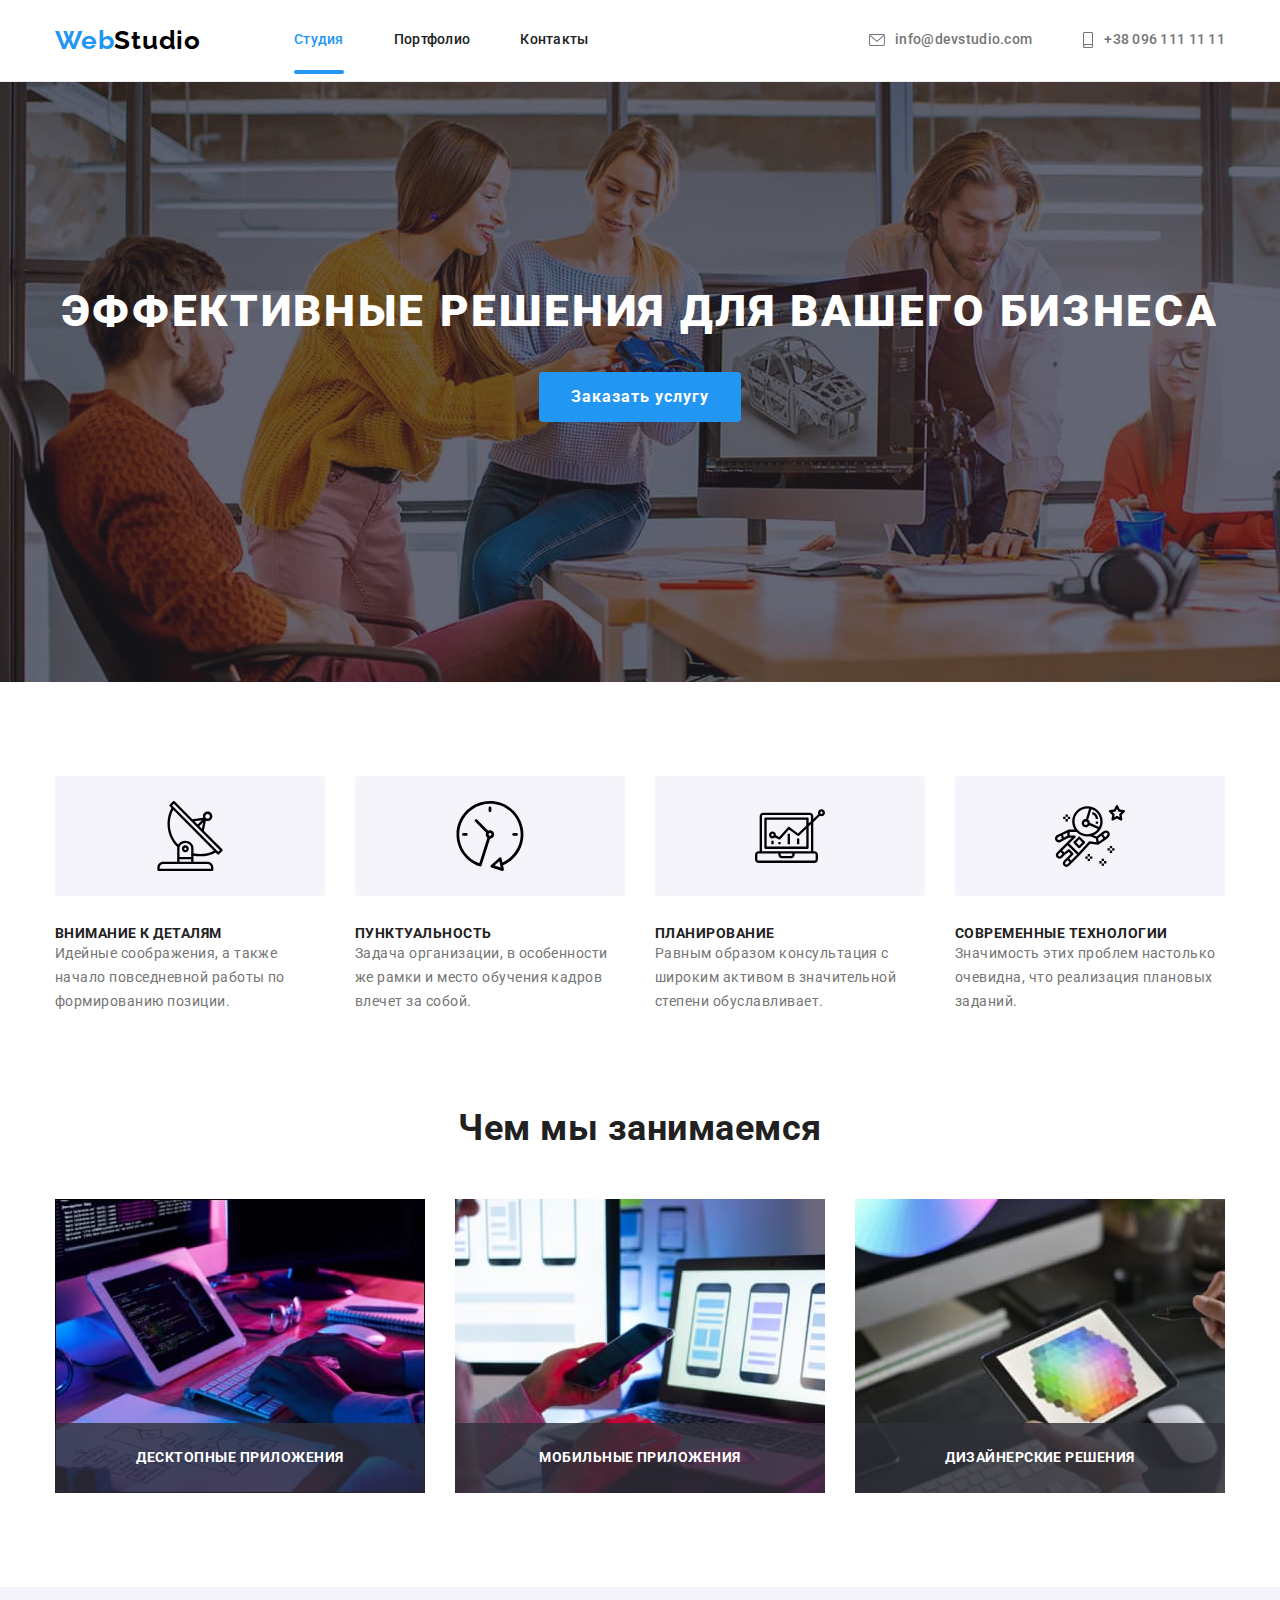
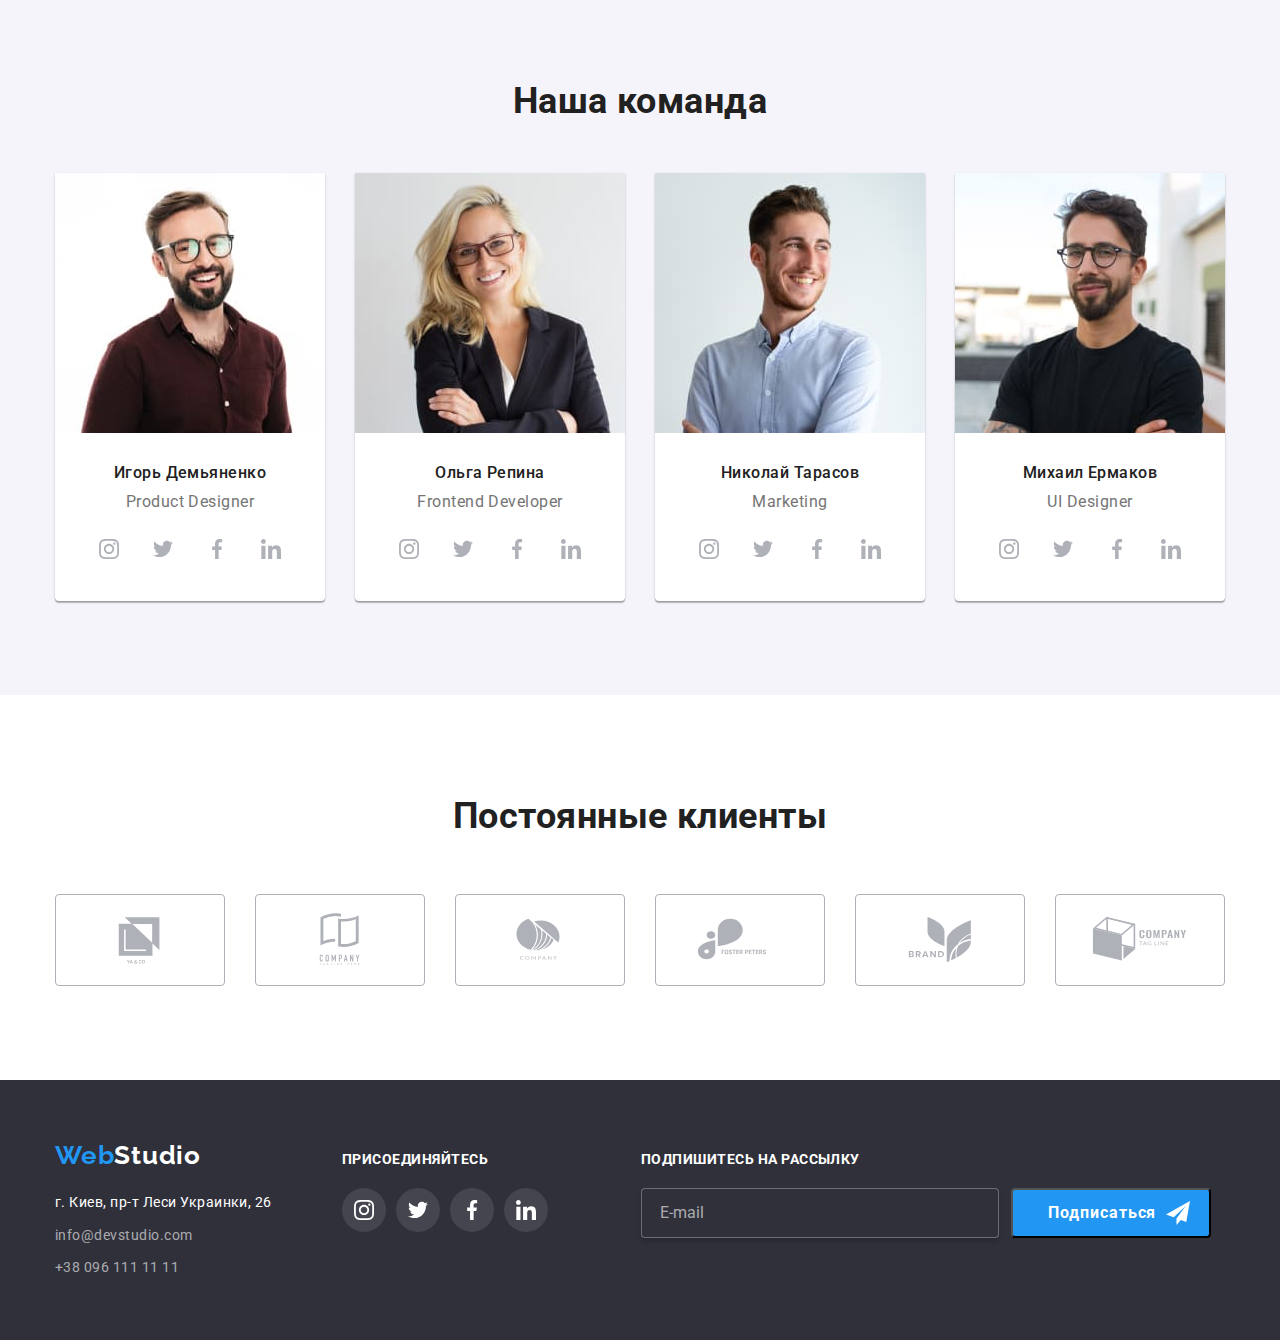
==== commit 38e26c97: "0" ====
--- a/index.html
+++ b/index.html
@@ -59,7 +59,7 @@
         <div class="container">
           <h1 class="index-h1">
             Эффективные решения
-            <div class="index-h1-div">для вашего бизнеса</div>
+            <span class="index-h1-span">для вашего бизнеса</span>
           </h1>
           <button type="button" class="button-order-service" data-modal-open>
             Заказать услугу
@@ -117,8 +117,8 @@
                   />
                   <label class="checkbox-custom" for="id-checkbox">
                     <!-- <svg class="checkbox-custom-svg">
-                      <use href="./images/icons.svg#icon-check16-15t"></use></svg
-                  > -->
+                      <use href="./images/icons.svg#icon-checka"></use>
+                    </svg> -->
                   </label>
                   <span class="checkbox-span"
                     >Соглашаюсь с рассылкой и принимаю
@@ -453,7 +453,7 @@
           <div class="footer-input-button-div">
             <input type="text" placeholder="E-mail" class="footer-input" />
             <button type="submit" class="footer-submit-button">
-              <p class="footer-submit-button-p">Подписаться</p>
+              <p class="footer-submit-button-span">Подписаться</p>
               <svg class="footer-submit-svg"><use href="./images/icons.svg#icon-send"></use></svg>
             </button>
           </div>
--- a/css/styles.css
+++ b/css/styles.css
@@ -255,7 +255,8 @@
   transition: color 250ms cubic-bezier(0.4, 0, 0.2, 1);
 }
 
-.data-modal-close:hover {
+.data-modal-close:hover,
+.data-modal-close:focus {
   color: var(--accent-color);
 }
 
@@ -377,15 +378,19 @@
   /* stroke: #fff; */
   /* stroke-width: 3px; */
   /* background-image: url("data:image/svg+xml,%3Csvg version='1.1' xmlns='http://www.w3.org/2000/svg' width='32' height='32' viewBox='0 0 32 32'%3E%3Ctitle%3Echeck16-15t%3C/title%3E%3Cpath fill='%23fff' d='M9.080 11.816l-0.105-0.101-0.105 0.099-1.469 1.393 0.116 0.111 5.434 5.183 0.105-0.101 11.554-11.022-0.116-0.11-1.45-1.383-0.105 0.101-9.989 9.521-3.87-3.692z'%3E%3C/path%3E%3C/svg%3E"); */
-  /* background-image: url(../check16-15t.svg); */
   background-size: contain;
   background-origin: border-box;
-  background-image: url("data:image/svg+xml;charset=utf8,%3Csvg width='16' height='15' fill='none' xmlns='http://www.w3.org/2000/svg'%3E%3Crect width='16' height='15' rx='2' fill='%232196F3'/%3E%3Cmask id='a' maskUnits='userSpaceOnUse' x='2' y='3' width='13' height='10' fill='%23000'%3E%3Cpath fill='%23fff' d='M2 3h13v10H2z'/%3E%3Cpath d='M6.496 10.312 3.888 7.824 3 8.665 6.496 12 14 4.841 13.118 4l-6.622 6.312Z'/%3E%3C/mask%3E%3Cpath d='M6.496 10.312 3.888 7.824 3 8.665 6.496 12 14 4.841 13.118 4l-6.622 6.312Z' fill='%23fff'/%3E%3Cpath d='M6.496 10.312 3.888 7.824 3 8.665 6.496 12 14 4.841 13.118 4l-6.622 6.312Z' stroke='%23fff' stroke-width='.4' mask='url(%23a)'/%3E%3C/svg%3E");
 }
 
 .checkbox:checked + .checkbox-custom {
   background-color: var(--accent-color);
-  border-color: transparent;
+  border-color: var(--accent-color);
+  background-image: url(../images/index/checka.svg);
+  /* background-image: url("data:image/svg+xml;charset=utf8,%3Csvg width='16' height='15' fill='none' xmlns='http://www.w3.org/2000/svg'%3E%3Crect width='16' height='15' rx='2' fill='%232196F3'/%3E%3Cmask id='a' maskUnits='userSpaceOnUse' x='2' y='3' width='13' height='10' fill='%23000'%3E%3Cpath fill='%23fff' d='M2 3h13v10H2z'/%3E%3Cpath d='M6.496 10.312 3.888 7.824 3 8.665 6.496 12 14 4.841 13.118 4l-6.622 6.312Z'/%3E%3C/mask%3E%3Cpath d='M6.496 10.312 3.888 7.824 3 8.665 6.496 12 14 4.841 13.118 4l-6.622 6.312Z' fill='%23fff'/%3E%3Cpath d='M6.496 10.312 3.888 7.824 3 8.665 6.496 12 14 4.841 13.118 4l-6.622 6.312Z' stroke='%23fff' stroke-width='.4' mask='url(%23a)'/%3E%3C/svg%3E"); */
+}
+
+.checkbox:focus + .checkbox-custom {
+  border-color: var(--accent-color);
 }
 
 .checkbox-custom-svg {
@@ -490,6 +495,7 @@
   width: 100%;
   height: 100%;
   position: relative;
+  z-index: -1;
 }
 
 .we-do-p {
@@ -897,7 +903,7 @@
   align-items: center;
 }
 
-.footer-submit-button-p {
+.footer-submit-button-span {
   font-weight: 700;
   font-size: 16px;
   line-height: 1.88;
